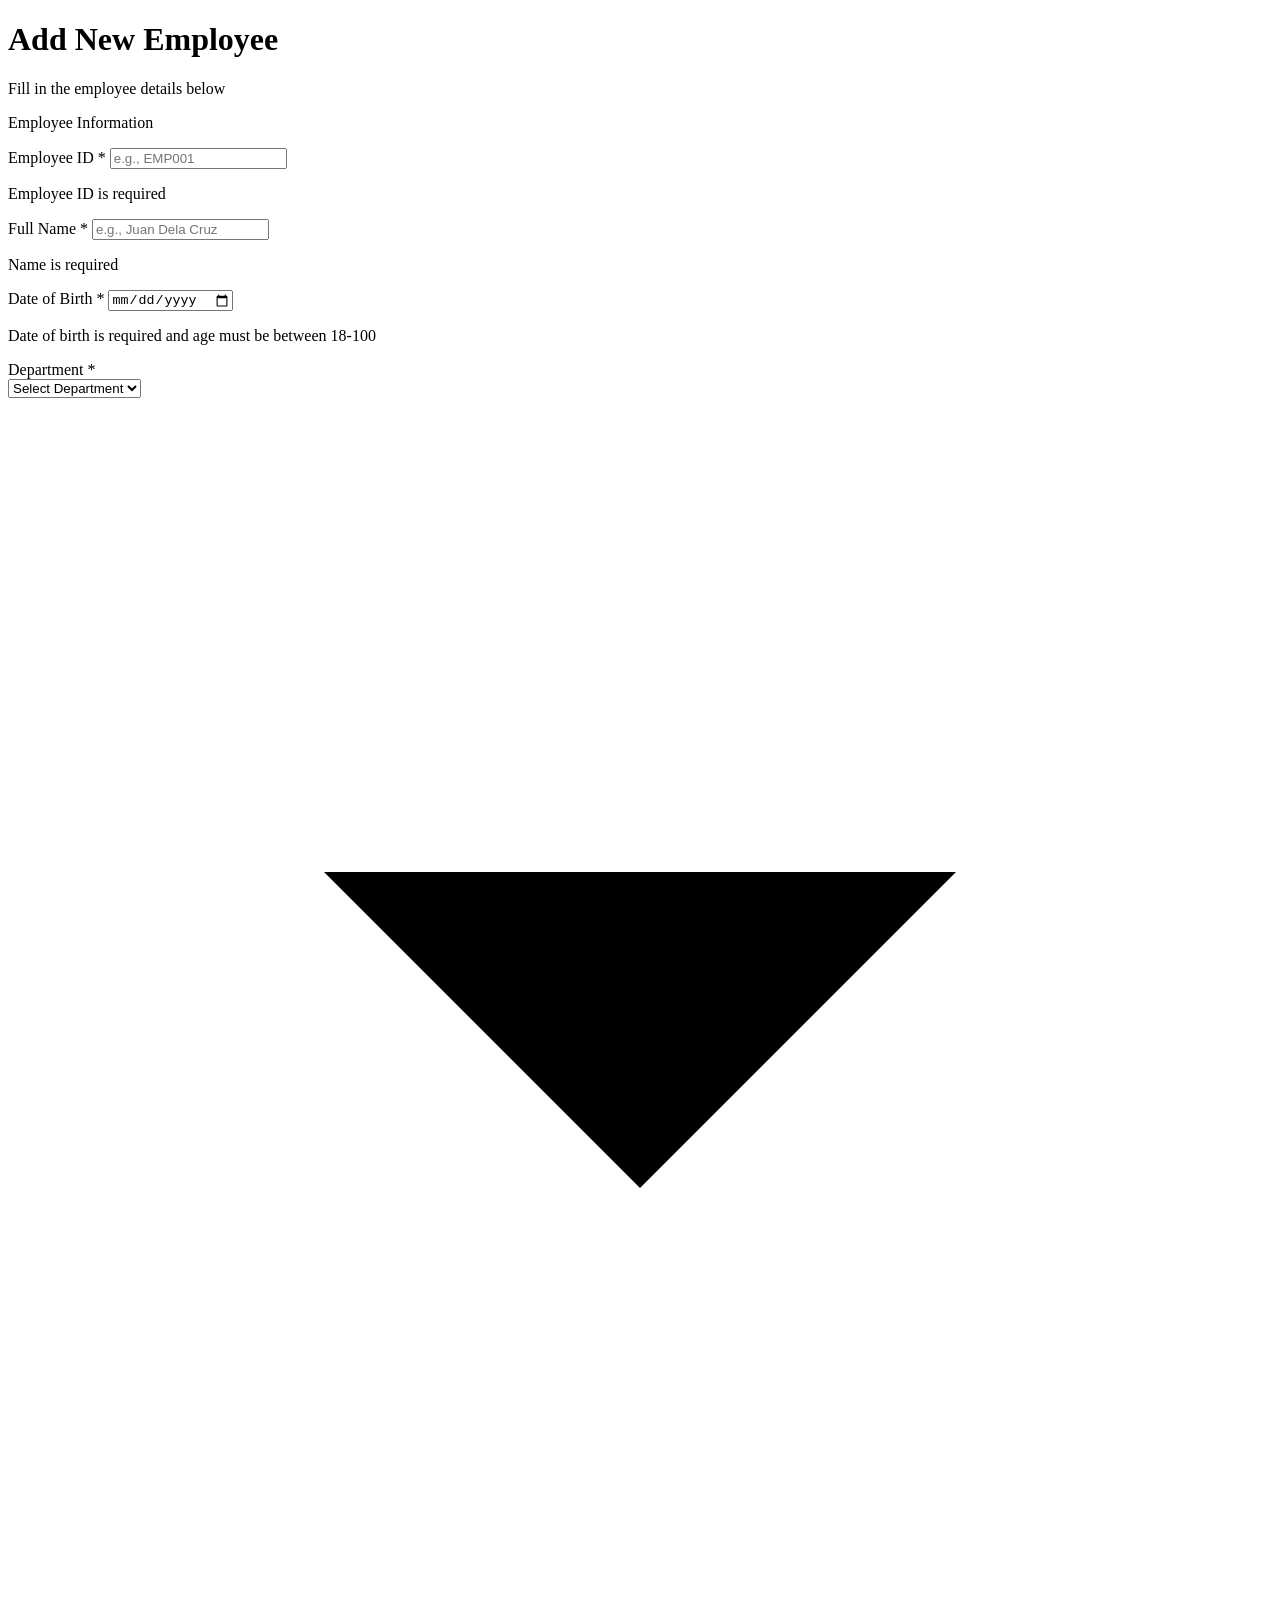
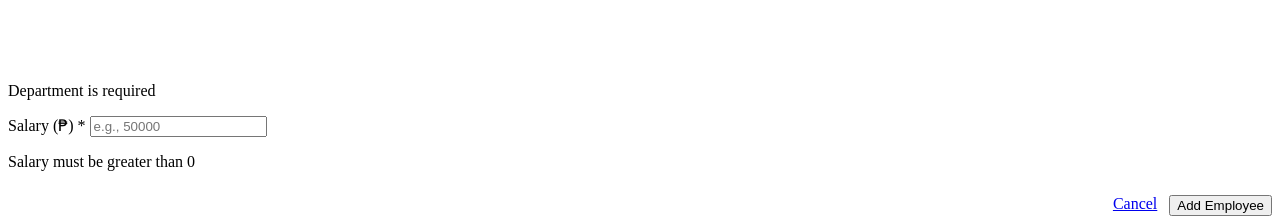
==== app/src/main/resources/static/add-employee.html @ b3c4d63c "Add html files" ====
<!DOCTYPE html>
<html lang="en">
<head>
    <meta charset="UTF-8">
    <meta name="viewport" content="width=device-width, initial-scale=1.0">
    <title>Add Employee — Employee Management System</title>
    <link href="https://fonts.googleapis.com/css2?family=DM+Serif+Display:ital@0;1&family=DM+Sans:wght@300;400;500;600&display=swap" rel="stylesheet">
    <link rel="stylesheet" href="css/style.css">
</head>
<body class="page-body">

<main class="page-main">
    <div class="page-header">
        <h1 class="page-title">Add New Employee</h1>
        <p class="page-subtitle">Fill in the employee details below</p>
    </div>

    <!-- Success/Error Message -->
    <div id="messageContainer"></div>

    <!-- Form -->
    <div class="form-container">
        <form id="employeeForm">
            <div class="form-section">
                <p class="form-section-title">Employee Information</p>

                <div class="field-group">
                    <label for="employeeId">Employee ID <span>*</span></label>
                    <input type="text" id="employeeId" class="field-input" 
                           placeholder="e.g., EMP001" required>
                    <p class="field-error" id="employeeIdError">Employee ID is required</p>
                </div>

                <div class="field-group">
                    <label for="name">Full Name <span>*</span></label>
                    <input type="text" id="name" class="field-input" 
                           placeholder="e.g., Juan Dela Cruz" required>
                    <p class="field-error" id="nameError">Name is required</p>
                </div>

                <div class="field-group">
                    <label for="dateOfBirth">Date of Birth <span>*</span></label>
                    <input type="date" id="dateOfBirth" class="field-input" required>
                    <p class="field-error" id="dateOfBirthError">Date of birth is required and age must be between 18-100</p>
                </div>

                <div class="field-group">
                    <label for="department">Department <span>*</span></label>
                    <div class="field-select-wrap">
                        <select id="department" class="field-select" required>
                            <option value="">Select Department</option>
                            <option value="IT">IT</option>
                            <option value="HR">HR</option>
                            <option value="Finance">Finance</option>
                            <option value="Marketing">Marketing</option>
                            <option value="Sales">Sales</option>
                            <option value="Operations">Operations</option>
                            <option value="Engineering">Engineering</option>
                        </select>
                        <svg viewBox="0 0 24 24" stroke-width="2" stroke-linecap="round" stroke-linejoin="round">
                            <polyline points="6 9 12 15 18 9"/>
                        </svg>
                    </div>
                    <p class="field-error" id="departmentError">Department is required</p>
                </div>

                <div class="field-group">
                    <label for="salary">Salary (₱) <span>*</span></label>
                    <input type="number" id="salary" class="field-input" 
                           placeholder="e.g., 50000" step="0.01" min="0" required>
                    <p class="field-error" id="salaryError">Salary must be greater than 0</p>
                </div>
            </div>

            <div style="display: flex; gap: 0.75rem; justify-content: flex-end; margin-top: 1.5rem;">
                <a href="index.html" class="btn-action btn-action--secondary">Cancel</a>
                <button type="submit" class="btn-action btn-action--primary" id="submitBtn">
                    <span id="submitText">Add Employee</span>
                    <div class="spinner" id="spinner" style="display: none; width: 14px; height: 14px; border-width: 2px;"></div>
                </button>
            </div>
        </form>
    </div>
</main>

<script src="js/add-employee.js"></script>
</body>
</html>
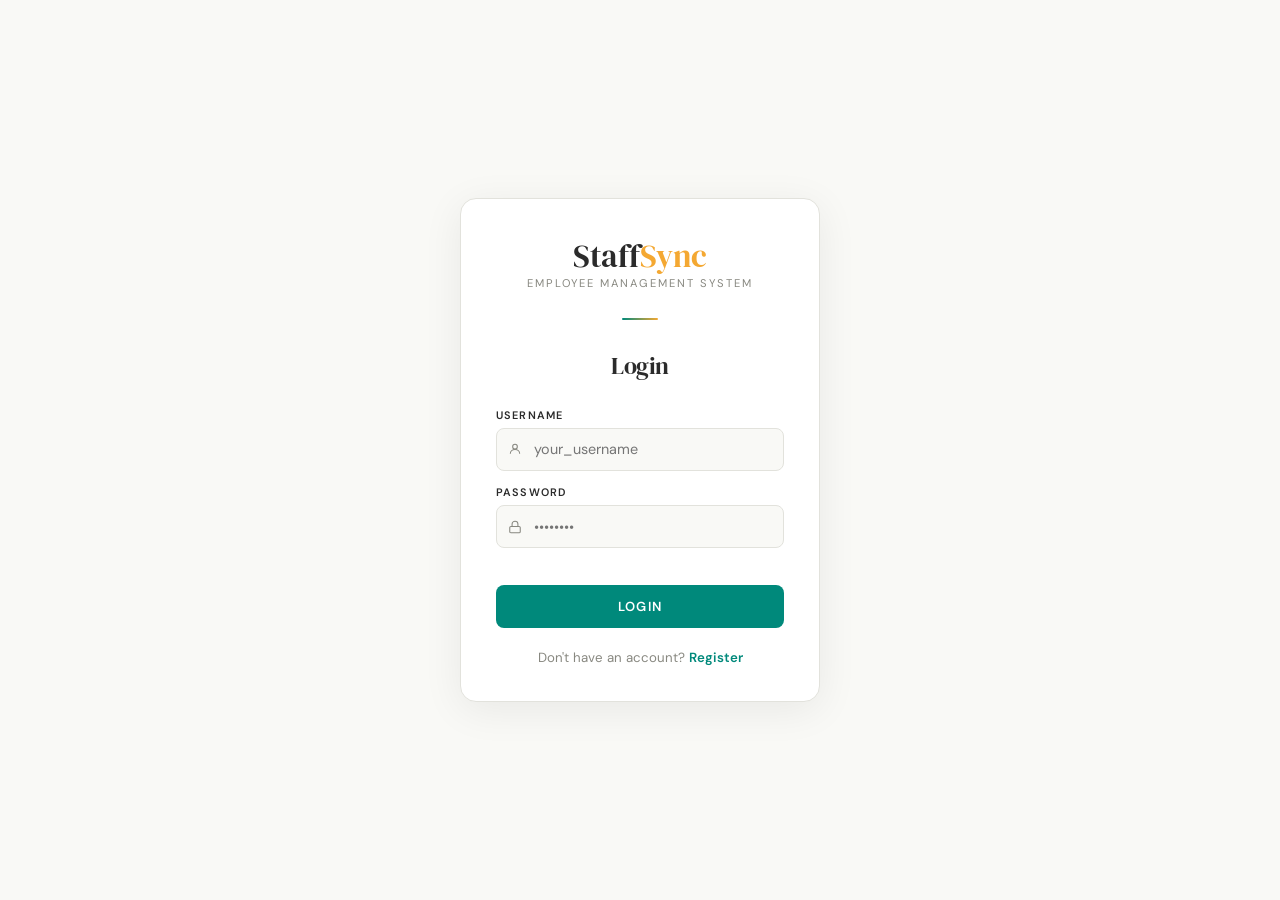
==== commit 1716d036: "Implement User login and signup" ====
--- a/app/src/main/resources/static/add-employee.html
+++ b/app/src/main/resources/static/add-employee.html
@@ -6,8 +6,133 @@
     <title>Add Employee — Employee Management System</title>
     <link href="https://fonts.googleapis.com/css2?family=DM+Serif+Display:ital@0;1&family=DM+Sans:wght@300;400;500;600&display=swap" rel="stylesheet">
     <link rel="stylesheet" href="css/style.css">
+    <style>
+        .navbar-logo-accent { color: var(--teal); }
+
+        .form-container {
+            background: var(--surface);
+            border: 1.5px solid var(--border);
+            border-radius: 14px;
+            padding: 2rem;
+            max-width: 560px;
+        }
+        .form-section-title {
+            font-size: 0.68rem;
+            font-weight: 600;
+            letter-spacing: 0.1em;
+            text-transform: uppercase;
+            color: var(--muted);
+            margin-bottom: 1.25rem;
+            padding-bottom: 0.5rem;
+            border-bottom: 1.5px solid var(--border);
+        }
+        .field-group { margin-bottom: 1rem; }
+        .field-group label {
+            display: block;
+            font-size: 0.68rem;
+            font-weight: 600;
+            letter-spacing: 0.08em;
+            text-transform: uppercase;
+            color: var(--charcoal);
+            margin-bottom: 0.38rem;
+        }
+        .field-group label span { color: var(--error); }
+        .field-input {
+            width: 100%;
+            padding: 0.7rem 0.9rem;
+            font-family: 'DM Sans', sans-serif;
+            font-size: 0.9rem;
+            color: var(--charcoal);
+            background: var(--offwhite);
+            border: 1.5px solid var(--border);
+            border-radius: 8px;
+            outline: none;
+            transition: border-color 0.2s, box-shadow 0.2s;
+        }
+        .field-input:focus {
+            border-color: var(--teal);
+            box-shadow: 0 0 0 3px var(--teal-glow);
+            background: var(--surface);
+        }
+        .field-input.error { border-color: var(--error); }
+
+        .field-select-wrap { position: relative; }
+        .field-select-wrap svg {
+            position: absolute; right: 10px; top: 50%;
+            transform: translateY(-50%);
+            width: 14px; height: 14px;
+            stroke: var(--muted); fill: none;
+            pointer-events: none;
+        }
+        .field-select {
+            width: 100%;
+            appearance: none;
+            padding: 0.7rem 2.2rem 0.7rem 0.9rem;
+            font-family: 'DM Sans', sans-serif;
+            font-size: 0.9rem;
+            color: var(--charcoal);
+            background: var(--offwhite);
+            border: 1.5px solid var(--border);
+            border-radius: 8px;
+            outline: none;
+            cursor: pointer;
+            transition: border-color 0.2s, box-shadow 0.2s;
+        }
+        .field-select:focus {
+            border-color: var(--teal);
+            box-shadow: 0 0 0 3px var(--teal-glow);
+        }
+        .field-select.error { border-color: var(--error); }
+
+        .field-error {
+            font-size: 0.75rem;
+            color: var(--error);
+            margin-top: 0.3rem;
+            display: none;
+        }
+        .field-error.visible { display: block; }
+
+        .message-banner {
+            display: flex; align-items: center; gap: 0.6rem;
+            padding: 0.75rem 1rem;
+            border-radius: 8px;
+            font-size: 0.85rem;
+            font-weight: 500;
+            margin-bottom: 1.25rem;
+        }
+        .message-banner svg { width: 16px; height: 16px; flex-shrink: 0; }
+        .message-banner--success {
+            background: rgba(46,125,82,0.1);
+            color: var(--success);
+            border: 1.5px solid rgba(46,125,82,0.25);
+        }
+        .message-banner--error {
+            background: rgba(192,57,43,0.08);
+            color: var(--error);
+            border: 1.5px solid rgba(192,57,43,0.2);
+        }
+
+        .spinner {
+            display: inline-block;
+            border: 2px solid rgba(255,255,255,0.3);
+            border-top-color: #fff;
+            border-radius: 50%;
+            animation: spin 0.7s linear infinite;
+        }
+        @keyframes spin { to { transform: rotate(360deg); } }
+
+        .btn-action--secondary {
+            background: var(--offwhite);
+            color: var(--charcoal);
+            border: 1.5px solid var(--border);
+            text-decoration: none;
+        }
+        .btn-action--secondary:hover { border-color: var(--teal); color: var(--teal); }
+    </style>
 </head>
 <body class="page-body">
+
+<!-- Navbar injected by navbar.js -->
 
 <main class="page-main">
     <div class="page-header">
@@ -15,10 +140,8 @@
         <p class="page-subtitle">Fill in the employee details below</p>
     </div>
 
-    <!-- Success/Error Message -->
     <div id="messageContainer"></div>
 
-    <!-- Form -->
     <div class="form-container">
         <form id="employeeForm">
             <div class="form-section">
@@ -26,22 +149,20 @@
 
                 <div class="field-group">
                     <label for="employeeId">Employee ID <span>*</span></label>
-                    <input type="text" id="employeeId" class="field-input" 
-                           placeholder="e.g., EMP001" required>
+                    <input type="text" id="employeeId" class="field-input" placeholder="e.g., EMP001" required>
                     <p class="field-error" id="employeeIdError">Employee ID is required</p>
                 </div>
 
                 <div class="field-group">
                     <label for="name">Full Name <span>*</span></label>
-                    <input type="text" id="name" class="field-input" 
-                           placeholder="e.g., Juan Dela Cruz" required>
+                    <input type="text" id="name" class="field-input" placeholder="e.g., Juan Dela Cruz" required>
                     <p class="field-error" id="nameError">Name is required</p>
                 </div>
 
                 <div class="field-group">
                     <label for="dateOfBirth">Date of Birth <span>*</span></label>
                     <input type="date" id="dateOfBirth" class="field-input" required>
-                    <p class="field-error" id="dateOfBirthError">Date of birth is required and age must be between 18-100</p>
+                    <p class="field-error" id="dateOfBirthError">Date of birth is required and age must be between 18–100</p>
                 </div>
 
                 <div class="field-group">
@@ -66,23 +187,23 @@
 
                 <div class="field-group">
                     <label for="salary">Salary (₱) <span>*</span></label>
-                    <input type="number" id="salary" class="field-input" 
-                           placeholder="e.g., 50000" step="0.01" min="0" required>
+                    <input type="number" id="salary" class="field-input" placeholder="e.g., 50000" step="0.01" min="0" required>
                     <p class="field-error" id="salaryError">Salary must be greater than 0</p>
                 </div>
             </div>
 
-            <div style="display: flex; gap: 0.75rem; justify-content: flex-end; margin-top: 1.5rem;">
+            <div style="display:flex;gap:.75rem;justify-content:flex-end;margin-top:1.5rem">
                 <a href="index.html" class="btn-action btn-action--secondary">Cancel</a>
                 <button type="submit" class="btn-action btn-action--primary" id="submitBtn">
                     <span id="submitText">Add Employee</span>
-                    <div class="spinner" id="spinner" style="display: none; width: 14px; height: 14px; border-width: 2px;"></div>
+                    <div class="spinner" id="spinner" style="display:none;width:14px;height:14px;border-width:2px"></div>
                 </button>
             </div>
         </form>
     </div>
 </main>
 
+<script src="js/navbar.js"></script>
 <script src="js/add-employee.js"></script>
 </body>
 </html>
--- a/app/src/main/resources/static/css/style.css
+++ b/app/src/main/resources/static/css/style.css
@@ -0,0 +1,1356 @@
+/* ============================================================
+   Booktopia — Global Styles
+   Fonts: DM Serif Display + DM Sans (load via Google Fonts)
+   ============================================================ */
+
+/* --- Variables --- */
+:root {
+  --charcoal:   #2B2B2B;
+  --teal:       #00897B;
+  --teal-dark:  #006B61;
+  --teal-glow:  rgba(0,137,123,0.15);
+  --offwhite:   #F9F9F6;
+  --amber:      #F4A832;
+  --amber-dark: #d4891a;
+  --amber-glow: rgba(244,168,50,0.18);
+  --muted:      #888880;
+  --border:     #E2E2DC;
+  --surface:    #FFFFFF;
+  --error:      #c0392b;
+  --success:    #2e7d52;
+}
+
+/* --- Reset --- */
+*, *::before, *::after { box-sizing: border-box; margin: 0; padding: 0; }
+
+html, body {
+  font-family: 'DM Sans', sans-serif;
+  background: var(--offwhite);
+  color: var(--charcoal);
+}
+
+/* ============================================================
+   AUTH PAGES (login.html / signup.html)
+   ============================================================ */
+
+.auth-body {
+  display: flex;
+  align-items: center;
+  justify-content: center;
+  min-height: 100vh;
+  padding: 2rem;
+  animation: fadeIn 0.4s ease both;
+}
+
+.auth-card {
+  width: 100%;
+  max-width: 360px;
+  background: var(--surface);
+  border-radius: 16px;
+  border: 1.5px solid var(--border);
+  padding: 2.6rem 2.2rem 2.2rem;
+  box-shadow: 0 8px 40px rgba(0,0,0,0.07);
+  animation: slideUp 0.5s cubic-bezier(.22,1,.36,1) 0.1s both;
+}
+
+.auth-brand { text-align: center; margin-bottom: 1.8rem; }
+
+.auth-brand .logo {
+  font-family: 'DM Serif Display', serif;
+  font-size: 2rem;
+  color: var(--charcoal);
+  letter-spacing: -0.01em;
+  line-height: 1;
+  margin-bottom: 0.2rem;
+}
+
+.auth-brand .logo span { color: var(--amber); }
+
+.auth-brand .tagline {
+  font-size: 0.7rem;
+  color: var(--muted);
+  letter-spacing: 0.18em;
+  text-transform: uppercase;
+}
+
+.auth-divider {
+  width: 36px;
+  height: 2px;
+  background: linear-gradient(90deg, var(--teal), var(--amber));
+  border-radius: 2px;
+  margin: 1.5rem auto 1.8rem;
+}
+
+.auth-divider.auth-divider--reverse {
+  background: linear-gradient(90deg, var(--amber), var(--teal));
+}
+
+.auth-card h1 {
+  font-family: 'DM Serif Display', serif;
+  font-size: 1.5rem;
+  font-weight: 400;
+  text-align: center;
+  color: var(--charcoal);
+  letter-spacing: -0.02em;
+  margin-bottom: 1.6rem;
+}
+
+.field-group { margin-bottom: 0.9rem; }
+
+.field-group label {
+  display: block;
+  font-size: 0.68rem;
+  font-weight: 600;
+  letter-spacing: 0.1em;
+  text-transform: uppercase;
+  color: var(--charcoal);
+  margin-bottom: 0.38rem;
+}
+
+.input-wrap { position: relative; }
+
+.input-wrap svg {
+  position: absolute;
+  left: 12px; top: 50%;
+  transform: translateY(-50%);
+  width: 14px; height: 14px;
+  stroke: var(--muted);
+  fill: none; stroke-width: 1.8;
+  pointer-events: none;
+  transition: stroke 0.2s;
+}
+
+.input-wrap input {
+  width: 100%;
+  padding: 0.72rem 1rem 0.72rem 2.3rem;
+  font-family: 'DM Sans', sans-serif;
+  font-size: 0.9rem;
+  color: var(--charcoal);
+  background: var(--offwhite);
+  border: 1.5px solid var(--border);
+  border-radius: 8px;
+  outline: none;
+  transition: border-color 0.2s, box-shadow 0.2s, background 0.2s;
+}
+
+.input-wrap input:focus {
+  border-color: var(--teal);
+  box-shadow: 0 0 0 3px var(--teal-glow);
+  background: #fff;
+}
+
+.input-wrap:focus-within svg { stroke: var(--teal); }
+
+/* Password strength */
+.strength-bar { display: flex; gap: 4px; margin-top: 6px; }
+
+.strength-seg {
+  flex: 1; height: 3px;
+  border-radius: 2px;
+  background: var(--border);
+  transition: background 0.3s;
+}
+
+.strength-seg.weak   { background: var(--error); }
+.strength-seg.fair   { background: var(--amber); }
+.strength-seg.good   { background: #7ab648; }
+.strength-seg.strong { background: var(--success); }
+
+.strength-label {
+  font-size: 0.68rem;
+  color: var(--muted);
+  margin-top: 4px;
+  min-height: 1em;
+}
+
+/* Primary button — Login / Sign Up */
+.btn-primary {
+  width: 100%;
+  margin-top: 1.4rem;
+  padding: 0.82rem;
+  font-family: 'DM Sans', sans-serif;
+  font-size: 0.82rem;
+  font-weight: 600;
+  letter-spacing: 0.1em;
+  text-transform: uppercase;
+  color: #fff;
+  background: var(--teal);
+  border: none;
+  border-radius: 8px;
+  cursor: pointer;
+  transition: background 0.2s, transform 0.15s, box-shadow 0.2s;
+}
+
+.btn-primary:hover {
+  background: var(--teal-dark);
+  transform: translateY(-1px);
+  box-shadow: 0 6px 18px rgba(0,137,123,0.28);
+}
+
+.btn-primary:active { transform: translateY(0); box-shadow: none; }
+
+.auth-footer { text-align: center; margin-top: 1.3rem; font-size: 0.83rem; color: var(--muted); }
+.auth-footer a { color: var(--teal); font-weight: 600; text-decoration: none; }
+.auth-footer a:hover { text-decoration: underline; }
+
+/* ============================================================
+   NAVBAR
+   ============================================================ */
+
+.navbar {
+  position: sticky;
+  top: 0;
+  z-index: 100;
+  display: flex;
+  align-items: center;
+  justify-content: space-between;
+  gap: 1rem;
+  padding: 0 2rem;
+  height: 64px;
+  background: var(--surface);
+  border-bottom: 1.5px solid var(--border);
+  box-shadow: 0 2px 12px rgba(0,0,0,0.05);
+}
+
+.navbar-brand {
+  display: flex;
+  flex-direction: column;
+  justify-content: center;
+  text-decoration: none;
+  line-height: 1;
+  flex-shrink: 0;
+}
+
+.navbar-logo {
+  font-family: 'DM Serif Display', serif;
+  font-size: 1.45rem;
+  color: var(--charcoal);
+  letter-spacing: -0.01em;
+}
+
+.navbar-logo-accent { color: var(--amber); }
+
+.navbar-tagline {
+  font-size: 0.6rem;
+  color: var(--muted);
+  letter-spacing: 0.16em;
+  text-transform: uppercase;
+  margin-top: 2px;
+}
+
+.navbar-actions {
+  display: flex;
+  align-items: center;
+  gap: 0.5rem;
+}
+
+.nav-btn {
+  display: inline-flex;
+  align-items: center;
+  gap: 0.35rem;
+  padding: 0.45rem 0.9rem;
+  font-family: 'DM Sans', sans-serif;
+  font-size: 0.78rem;
+  font-weight: 600;
+  letter-spacing: 0.04em;
+  border-radius: 7px;
+  border: none;
+  cursor: pointer;
+  text-decoration: none;
+  transition: background 0.18s, color 0.18s, transform 0.12s;
+  white-space: nowrap;
+}
+
+.nav-btn svg {
+  width: 14px;
+  height: 14px;
+  flex-shrink: 0;
+}
+
+.nav-btn--ghost {
+  background: transparent;
+  color: var(--charcoal);
+}
+
+.nav-btn--ghost:hover {
+  background: var(--offwhite);
+  color: var(--teal);
+}
+
+.nav-btn--primary {
+  background: var(--teal);
+  color: #fff;
+}
+
+.nav-btn--primary:hover {
+  background: var(--teal-dark);
+  transform: translateY(-1px);
+}
+
+.nav-btn--logout {
+  background: transparent;
+  color: var(--muted);
+  border: 1.5px solid var(--border);
+}
+
+.nav-btn--logout:hover {
+  border-color: var(--error);
+  color: var(--error);
+  background: rgba(192,57,43,0.06);
+}
+
+.navbar-user {
+  display: flex;
+  align-items: center;
+  gap: 0.6rem;
+  padding-left: 0.6rem;
+  border-left: 1.5px solid var(--border);
+  margin-left: 0.2rem;
+}
+
+.navbar-user-info {
+  display: flex;
+  flex-direction: column;
+  line-height: 1.2;
+}
+
+.navbar-username {
+  font-size: 0.8rem;
+  font-weight: 600;
+  color: var(--charcoal);
+}
+
+.navbar-role {
+  font-size: 0.65rem;
+  color: var(--teal);
+  font-weight: 600;
+  letter-spacing: 0.08em;
+  text-transform: uppercase;
+}
+
+.navbar-hamburger {
+  display: none;
+  flex-direction: column;
+  gap: 5px;
+  background: none;
+  border: none;
+  cursor: pointer;
+  padding: 4px;
+}
+
+.navbar-hamburger span {
+  display: block;
+  width: 22px;
+  height: 2px;
+  background: var(--charcoal);
+  border-radius: 2px;
+  transition: transform 0.2s, opacity 0.2s;
+}
+
+.navbar-hamburger.is-open span:nth-child(1) { transform: translateY(7px) rotate(45deg); }
+.navbar-hamburger.is-open span:nth-child(2) { opacity: 0; }
+.navbar-hamburger.is-open span:nth-child(3) { transform: translateY(-7px) rotate(-45deg); }
+
+@media (max-width: 640px) {
+  .navbar { padding: 0 1rem; }
+
+  .navbar-hamburger { display: flex; }
+
+  .navbar-actions {
+    display: none;
+    position: absolute;
+    top: 64px;
+    left: 0; right: 0;
+    background: var(--surface);
+    border-bottom: 1.5px solid var(--border);
+    flex-direction: column;
+    align-items: flex-start;
+    gap: 0.25rem;
+    padding: 0.75rem 1rem 1rem;
+    box-shadow: 0 4px 16px rgba(0,0,0,0.08);
+  }
+
+  .navbar-actions--open { display: flex; }
+
+  .navbar-user { border-left: none; padding-left: 0; flex-wrap: wrap; }
+
+  .nav-btn { width: 100%; }
+}
+
+/* ============================================================
+   CATALOG PAGE
+   ============================================================ */
+
+.catalog-body {
+  display: block;
+  background: var(--offwhite);
+  padding: 0;
+}
+
+.catalog-main {
+  padding-top: 2rem;
+}
+
+.catalog-body h1 {
+  font-family: 'DM Serif Display', serif;
+  text-align: center;
+  margin: 20px 0;
+  color: var(--charcoal);
+}
+
+.top-links {
+  text-align: center;
+  margin-bottom: 20px;
+}
+
+.top-links a {
+  margin: 0 15px;
+  text-decoration: none;
+  color: #fff;
+  background-color: var(--teal);
+  padding: 8px 16px;
+  border-radius: 5px;
+  transition: background 0.2s;
+}
+
+.top-links a:hover { background-color: var(--teal-dark); }
+
+/* Book cards */
+#bookList {
+  display: grid;
+  grid-template-columns: repeat(5, 1fr);
+  gap: 1.25rem;
+  max-width: 1200px;
+  margin: 0 auto;
+  padding: 0 20px;
+}
+
+@media (max-width: 1024px) {
+  #bookList { grid-template-columns: repeat(3, 1fr); }
+}
+
+@media (max-width: 640px) {
+  #bookList { grid-template-columns: repeat(2, 1fr); }
+}
+
+.book {
+  background: var(--surface);
+  border-radius: 10px;
+  box-shadow: 0 4px 12px rgba(0,0,0,0.08);
+  padding: 15px;
+  text-align: center;
+  transition: transform 0.2s;
+  display: flex;
+  flex-direction: column;
+  align-items: center;
+}
+
+.book:hover { transform: translateY(-5px); }
+
+.book img {
+  width: 150px;
+  height: 150px;
+  object-fit: cover;
+  border-radius: 5px;
+}
+
+.book h3 { margin: 10px 0 5px; font-size: 1.1rem; color: var(--charcoal); }
+.book p  { font-size: 0.9rem; color: var(--muted); }
+
+.book-actions {
+  margin-top: auto;
+  padding-top: 10px;
+  width: 100%;
+  display: flex;
+  flex-direction: column;
+  align-items: center;
+  gap: 6px;
+}
+
+/* View Book — white bg, border */
+.btn-view-book {
+  width: 100%;
+  padding: 7px 12px;
+  border: 1.5px solid var(--border);
+  border-radius: 5px;
+  background: var(--offwhite);
+  color: var(--charcoal);
+  font-family: 'DM Sans', sans-serif;
+  font-weight: 600;
+  font-size: 0.82rem;
+  cursor: pointer;
+  transition: border-color 0.2s, color 0.2s;
+}
+
+.btn-view-book:hover {
+  border-color: var(--teal);
+  color: var(--teal);
+}
+
+/* Add to Cart + Buy Now side by side */
+.book-action-row {
+  display: flex;
+  gap: 6px;
+  width: 100%;
+}
+
+.book-action-row button {
+  flex: 1;
+  padding: 7px 6px;
+  border: none;
+  border-radius: 5px;
+  font-family: 'DM Sans', sans-serif;
+  font-weight: bold;
+  font-size: 0.72rem;
+  cursor: pointer;
+  transition: background 0.2s;
+}
+
+/* Add to Cart — teal */
+.book-action-row button:first-of-type {
+  background: var(--teal);
+  color: #fff;
+}
+.book-action-row button:first-of-type:hover { background: var(--teal-dark); }
+
+/* Buy Now — amber */
+.book-action-row button:last-of-type {
+  background: var(--amber);
+  color: #fff;
+}
+.book-action-row button:last-of-type:hover { background: var(--amber-dark); }
+
+/* Locked state for unauthenticated users */
+.btn-locked {
+  opacity: 0.38;
+  cursor: not-allowed;
+  color: var(--muted) !important;
+  background: var(--offwhite) !important;
+  border: 1.5px solid var(--border) !important;
+  pointer-events: auto;
+}
+
+/* Category badges */
+.category-badges {
+  display: flex;
+  flex-wrap: wrap;
+  justify-content: center;
+  gap: 4px;
+  margin: 6px 0 10px;
+}
+
+.category-badge {
+  font-size: 0.68rem;
+  padding: 2px 8px;
+  border-radius: 20px;
+  background: var(--offwhite);
+  border: 1px solid var(--border);
+  color: var(--muted);
+}
+
+/* Pagination */
+.pagination { text-align: center; margin: 20px 0; }
+
+.pagination button {
+  margin: 0 5px;
+  padding: 6px 10px;
+  border: none;
+  border-radius: 5px;
+  cursor: pointer;
+  background: #f0f0f0;
+  font-weight: bold;
+  transition: background 0.2s;
+}
+
+.pagination button:hover { background: #ddd; }
+.pagination .active-page  { background: var(--teal); color: #fff; }
+
+/* Qty selector */
+.qty-selector { display: flex; align-items: center; gap: 5px; margin-top: 5px; }
+
+.qty-selector button {
+  width: 30px; height: 30px;
+  font-size: 18px; font-weight: bold;
+  cursor: pointer;
+  background: #f0f0f0;
+  border: 1px solid var(--border);
+  border-radius: 4px;
+}
+
+.qty-selector input {
+  width: 50px;
+  text-align: center;
+  font-size: 16px;
+  border: 1px solid var(--border);
+  border-radius: 4px;
+  padding: 4px;
+}
+
+/* Cart item */
+.cart-item {
+  display: flex;
+  align-items: center;
+  margin: 10px 0;
+  padding: 10px;
+  border-bottom: 1px solid var(--border);
+}
+
+.cart-item img { width: 80px; height: 100px; object-fit: cover; margin-right: 15px; }
+.cart-info h3  { margin: 0; font-size: 18px; }
+.cart-info p   { margin: 5px 0; }
+
+/* ============================================================
+   MODAL
+   ============================================================ */
+
+.modal-overlay {
+  position: fixed;
+  inset: 0;
+  background: rgba(0,0,0,0.5);
+  display: flex;
+  justify-content: center;
+  align-items: center;
+  z-index: 999;
+}
+
+.modal {
+  background: var(--surface);
+  padding: 25px;
+  width: 350px;
+  border-radius: 10px;
+  box-shadow: 0 8px 20px rgba(0,0,0,0.25);
+  text-align: center;
+}
+
+.modal img    { width: 120px; height: 120px; object-fit: cover; margin-bottom: 10px; }
+.modal h2     { margin-bottom: 15px; color: var(--teal); font-family: 'DM Serif Display', serif; }
+.modal label  { font-weight: bold; margin-top: 10px; display: block; text-align: left; }
+
+.modal select,
+.modal input {
+  width: 90%;
+  padding: 5px;
+  margin: 5px 0 10px;
+  border-radius: 5px;
+  border: 1px solid var(--border);
+}
+
+.modal button {
+  margin: 5px;
+  padding: 8px 15px;
+  border: none;
+  border-radius: 5px;
+  cursor: pointer;
+  font-weight: bold;
+  transition: background 0.2s;
+}
+
+.modal button:first-of-type { background: var(--teal); color: #fff; }
+.modal button:first-of-type:hover { background: var(--teal-dark); }
+.modal button:last-of-type  { background: #f0f0f0; color: var(--charcoal); }
+.modal button:last-of-type:hover  { background: #e0e0e0; }
+
+/* Named button classes always override the generic first/last-of-type rules */
+.modal .modal-btn-amber,
+.modal .modal-btn-amber:first-of-type,
+.modal .modal-btn-amber:last-of-type { background: var(--amber) !important; color: #fff !important; border: none !important; }
+.modal .modal-btn-amber:hover,
+.modal .modal-btn-amber:first-of-type:hover,
+.modal .modal-btn-amber:last-of-type:hover { background: var(--amber-dark) !important; }
+
+.modal .modal-btn-teal,
+.modal .modal-btn-teal:first-of-type,
+.modal .modal-btn-teal:last-of-type { background: var(--teal) !important; color: #fff !important; border: none !important; }
+.modal .modal-btn-teal:hover,
+.modal .modal-btn-teal:first-of-type:hover,
+.modal .modal-btn-teal:last-of-type:hover { background: var(--teal-dark) !important; }
+
+.modal .modal-btn-ghost,
+.modal .modal-btn-ghost:first-of-type,
+.modal .modal-btn-ghost:last-of-type { background: transparent !important; color: var(--charcoal) !important; border: 1.5px solid var(--border) !important; }
+.modal .modal-btn-ghost:hover,
+.modal .modal-btn-ghost:first-of-type:hover,
+.modal .modal-btn-ghost:last-of-type:hover { background: transparent !important; border-color: var(--teal) !important; color: var(--teal) !important; }
+
+.modal-lock-icon {
+  display: flex;
+  justify-content: center;
+  margin-bottom: 0.75rem;
+  color: var(--muted);
+}
+
+/* Book detail modal */
+.modal--book {
+  max-width: 620px;
+  width: 92vw;
+  padding: 2rem;
+  position: relative;
+  text-align: left;
+}
+
+.modal-close {
+  position: absolute;
+  top: 14px;
+  right: 16px;
+  background: none;
+  border: none;
+  font-size: 1.1rem;
+  color: var(--muted);
+  cursor: pointer;
+  line-height: 1;
+  padding: 4px 6px;
+  border-radius: 4px;
+  transition: color 0.15s, background 0.15s;
+  margin: 0;
+}
+
+.modal-close:hover {
+  color: var(--charcoal);
+  background: var(--offwhite);
+}
+
+.modal-book-layout {
+  display: flex;
+  gap: 1.5rem;
+  align-items: flex-start;
+}
+
+.modal-book-cover img {
+  width: 130px;
+  border-radius: 8px;
+  object-fit: cover;
+  box-shadow: 0 4px 14px rgba(0,0,0,0.12);
+  height: auto;
+}
+
+.modal-book-info { flex: 1; }
+
+.modal-book-title {
+  font-family: 'DM Serif Display', serif;
+  font-size: 1.35rem;
+  margin: 0 0 0.3rem;
+  color: var(--charcoal);
+}
+
+.modal-book-author {
+  color: var(--muted);
+  font-size: 0.9rem;
+  margin: 0 0 0.5rem;
+}
+
+.modal-book-price {
+  font-weight: 600;
+  font-size: 1.1rem;
+  color: var(--teal);
+  margin: 0 0 0.6rem;
+}
+
+.modal-book-desc {
+  font-size: 0.88rem;
+  color: var(--charcoal);
+  line-height: 1.6;
+  margin-top: 0.75rem;
+}
+
+.modal-loading {
+  padding: 2rem;
+  text-align: center;
+  color: var(--muted);
+  font-size: 0.9rem;
+}
+
+@media (max-width: 480px) {
+  .modal-book-layout { flex-direction: column; }
+  .modal-book-cover img { width: 100%; max-width: 200px; }
+}
+
+/* ============================================================
+   SHARED PAGE LAYOUT (cart.html / orders.html)
+   ============================================================ */
+
+body.page-body {
+  display: block;
+  padding: 0;
+  animation: fadeIn 0.4s ease both;
+}
+
+.page-main {
+  max-width: 1000px;
+  margin: 0 auto;
+  padding: 2.5rem 1.5rem 4rem;
+}
+
+.page-header { margin-bottom: 2rem; }
+
+.page-title {
+  font-family: 'DM Serif Display', serif;
+  font-size: 2rem;
+  font-weight: 400;
+  color: var(--charcoal);
+  letter-spacing: -0.02em;
+}
+
+.page-subtitle {
+  font-size: 0.85rem;
+  color: var(--muted);
+  margin-top: 0.3rem;
+}
+
+/* User select control */
+.page-controls { margin-bottom: 1.8rem; }
+
+.select-wrap {
+  display: inline-flex;
+  flex-direction: column;
+  gap: 0.35rem;
+}
+
+.select-label {
+  font-size: 0.68rem;
+  font-weight: 600;
+  letter-spacing: 0.1em;
+  text-transform: uppercase;
+  color: var(--charcoal);
+}
+
+.select-field-wrap {
+  position: relative;
+  display: inline-flex;
+  align-items: center;
+}
+
+.select-field-wrap > svg:first-child {
+  position: absolute;
+  left: 10px;
+  width: 14px; height: 14px;
+  stroke: var(--muted);
+  fill: none;
+  pointer-events: none;
+}
+
+.select-field-wrap select {
+  appearance: none;
+  padding: 0.6rem 2.4rem 0.6rem 2.2rem;
+  font-family: 'DM Sans', sans-serif;
+  font-size: 0.88rem;
+  color: var(--charcoal);
+  background: var(--surface);
+  border: 1.5px solid var(--border);
+  border-radius: 8px;
+  outline: none;
+  cursor: pointer;
+  min-width: 220px;
+  transition: border-color 0.2s, box-shadow 0.2s;
+}
+
+.select-field-wrap select:focus {
+  border-color: var(--teal);
+  box-shadow: 0 0 0 3px var(--teal-glow);
+}
+
+.select-chevron {
+  position: absolute;
+  right: 9px;
+  width: 14px; height: 14px;
+  stroke: var(--muted);
+  fill: none;
+  pointer-events: none;
+}
+
+/* Data container */
+.data-container {
+  background: var(--surface);
+  border: 1.5px solid var(--border);
+  border-radius: 12px;
+  overflow: hidden;
+  min-height: 200px;
+}
+
+/* Empty state */
+.empty-state {
+  display: flex;
+  flex-direction: column;
+  align-items: center;
+  justify-content: center;
+  gap: 0.75rem;
+  padding: 4rem 2rem;
+  color: var(--muted);
+}
+
+.empty-state svg { width: 40px; height: 40px; stroke: var(--border); }
+.empty-state p   { font-size: 0.9rem; }
+
+/* Loading */
+.table-loading {
+  padding: 3rem;
+  text-align: center;
+  color: var(--muted);
+  font-size: 0.88rem;
+}
+
+/* Table */
+.table-wrap { overflow-x: auto; }
+
+.data-table {
+  width: 100%;
+  border-collapse: collapse;
+  font-size: 0.88rem;
+}
+
+.data-table thead tr {
+  background: var(--offwhite);
+  border-bottom: 1.5px solid var(--border);
+}
+
+.data-table th {
+  padding: 0.75rem 1rem;
+  font-size: 0.68rem;
+  font-weight: 600;
+  letter-spacing: 0.08em;
+  text-transform: uppercase;
+  color: var(--muted);
+  text-align: left;
+  white-space: nowrap;
+}
+
+.data-table td {
+  padding: 0.85rem 1rem;
+  border-bottom: 1px solid var(--border);
+  color: var(--charcoal);
+  vertical-align: middle;
+}
+
+.data-table tbody tr:last-child td { border-bottom: none; }
+.data-table tbody tr:hover { background: #fafafa; }
+
+.td-check   { width: 40px; text-align: center; }
+.td-center  { text-align: center; }
+.td-price   { font-variant-numeric: tabular-nums; white-space: nowrap; }
+.td-bold    { font-weight: 600; }
+.td-title   { font-weight: 500; }
+.td-actions { white-space: nowrap; }
+
+/* Checkbox */
+.table-checkbox {
+  width: 15px; height: 15px;
+  accent-color: var(--teal);
+  cursor: pointer;
+}
+
+/* Table buttons */
+.tbl-btn {
+  display: inline-flex;
+  align-items: center;
+  padding: 0.32rem 0.7rem;
+  font-family: 'DM Sans', sans-serif;
+  font-size: 0.75rem;
+  font-weight: 600;
+  border-radius: 5px;
+  border: 1.5px solid transparent;
+  cursor: pointer;
+  transition: all 0.15s;
+  margin-right: 4px;
+}
+
+.tbl-btn--ghost {
+  background: transparent;
+  border-color: var(--border);
+  color: var(--charcoal);
+}
+
+.tbl-btn--ghost:hover {
+  border-color: var(--teal);
+  color: var(--teal);
+  background: var(--teal-glow);
+}
+
+.tbl-btn--danger {
+  background: transparent;
+  border-color: var(--border);
+  color: var(--muted);
+}
+
+.tbl-btn--danger:hover {
+  border-color: var(--error);
+  color: var(--error);
+  background: rgba(192,57,43,0.06);
+}
+
+/* Page footer actions */
+.page-footer-actions {
+  margin-top: 1.2rem;
+  display: flex;
+  justify-content: flex-end;
+}
+
+.btn-action {
+  display: inline-flex;
+  align-items: center;
+  gap: 0.5rem;
+  padding: 0.72rem 1.4rem;
+  font-family: 'DM Sans', sans-serif;
+  font-size: 0.82rem;
+  font-weight: 600;
+  letter-spacing: 0.06em;
+  border-radius: 8px;
+  border: none;
+  cursor: pointer;
+  transition: background 0.2s, transform 0.15s, box-shadow 0.2s;
+}
+
+.btn-action svg { width: 15px; height: 15px; }
+
+.btn-action--primary {
+  background: var(--teal);
+  color: #fff;
+}
+
+.btn-action--primary:hover {
+  background: var(--teal-dark);
+  transform: translateY(-1px);
+  box-shadow: 0 6px 18px rgba(0,137,123,0.28);
+}
+
+.btn-action--primary:disabled {
+  opacity: 0.6;
+  cursor: not-allowed;
+  transform: none;
+  box-shadow: none;
+}
+
+/* Order cards */
+.order-card { border-bottom: 1.5px solid var(--border); }
+.order-card:last-child { border-bottom: none; }
+
+.order-card-header {
+  display: flex;
+  align-items: center;
+  justify-content: space-between;
+  padding: 1rem 1.2rem 0.6rem;
+  gap: 1rem;
+  flex-wrap: wrap;
+}
+
+.order-card-meta {
+  display: flex;
+  align-items: baseline;
+  gap: 0.8rem;
+}
+
+.order-id {
+  font-family: 'DM Serif Display', serif;
+  font-size: 1.05rem;
+  color: var(--charcoal);
+}
+
+.order-date {
+  font-size: 0.78rem;
+  color: var(--muted);
+}
+
+/* Status badge */
+.status-badge {
+  display: inline-block;
+  padding: 0.28rem 0.75rem;
+  font-size: 0.68rem;
+  font-weight: 700;
+  letter-spacing: 0.1em;
+  text-transform: uppercase;
+  border-radius: 20px;
+}
+
+.status--pending   { background: rgba(244,168,50,0.15); color: #b87b00; }
+.status--completed { background: rgba(46,125,82,0.12);  color: var(--success); }
+.status--cancelled { background: rgba(192,57,43,0.1);   color: var(--error); }
+
+.modal-book-actions {
+  margin-top: 1.2rem;
+  border-top: 1.5px solid var(--border);
+  padding-top: 1rem;
+}
+
+.modal-action-row {
+  display: flex;
+  gap: 8px;
+}
+
+.modal-expand {
+  display: flex;
+  flex-direction: column;
+  gap: 0.6rem;
+}
+
+.modal-expand-row {
+  display: flex;
+  align-items: center;
+  justify-content: space-between;
+  font-size: 0.88rem;
+}
+
+.modal-expand-row label {
+  font-weight: 600;
+  font-size: 0.75rem;
+  letter-spacing: 0.06em;
+  text-transform: uppercase;
+  color: var(--muted);
+}
+
+.modal-expand-row input {
+  width: 70px;
+  padding: 4px 8px;
+  text-align: center;
+  border: 1.5px solid var(--border);
+  border-radius: 6px;
+  font-size: 0.88rem;
+  outline: none;
+}
+
+.modal-expand-row input:focus {
+  border-color: var(--teal);
+  box-shadow: 0 0 0 3px var(--teal-glow);
+}
+
+.modal-expand-row strong {
+  font-size: 1rem;
+  color: var(--teal);
+}
+
+.modal-btn-teal {
+  flex: 1;
+  padding: 8px 12px;
+  background: var(--teal);
+  color: #fff;
+  border: none;
+  border-radius: 5px;
+  font-weight: 600;
+  font-size: 0.82rem;
+  cursor: pointer;
+  transition: background 0.2s;
+}
+.modal-btn-teal:hover { background: var(--teal-dark); }
+
+.modal-btn-amber {
+  flex: 1;
+  padding: 8px 12px;
+  background: var(--amber);
+  color: #fff;
+  border: none;
+  border-radius: 5px;
+  font-weight: 600;
+  font-size: 0.82rem;
+  cursor: pointer;
+  transition: background 0.2s;
+}
+.modal-btn-amber:hover { background: var(--amber-dark); }
+
+.modal-btn-ghost {
+  flex: 1;
+  padding: 8px 12px;
+  background: transparent;
+  color: var(--charcoal);
+  border: 1.5px solid var(--border);
+  border-radius: 5px;
+  font-weight: 600;
+  font-size: 0.82rem;
+  cursor: pointer;
+  transition: border-color 0.2s, color 0.2s;
+}
+.modal-btn-ghost:hover { border-color: var(--teal); color: var(--teal); }
+
+.modal--success {
+  text-align: center;
+  padding: 2rem;
+}
+
+.success-icon {
+  display: flex;
+  justify-content: center;
+  margin-bottom: 1rem;
+  color: var(--success);
+}
+
+.modal--success h2 {
+  font-family: 'DM Serif Display', serif;
+  color: var(--charcoal);
+  margin-bottom: 0.5rem;
+}
+
+.modal--success p {
+  color: var(--muted);
+  font-size: 0.9rem;
+  margin-bottom: 1.2rem;
+}
+
+/* Toast notification */
+.toast {
+  position: fixed;
+  bottom: 1.5rem;
+  right: 1.5rem;
+  padding: 0.8rem 1.2rem;
+  border-radius: 8px;
+  font-size: 0.85rem;
+  font-weight: 500;
+  color: #fff;
+  opacity: 0;
+  transform: translateY(8px);
+  transition: opacity 0.25s, transform 0.25s;
+  z-index: 9999;
+  max-width: 320px;
+  box-shadow: 0 4px 16px rgba(0,0,0,0.15);
+}
+
+.toast--success { background: var(--success); }
+.toast--error   { background: var(--error); }
+.toast--visible { opacity: 1; transform: translateY(0); }
+
+/* ============================================================
+   Animations
+   ============================================================ */
+
+@keyframes fadeIn  { from { opacity: 0 } to { opacity: 1 } }
+@keyframes slideUp { from { opacity: 0; transform: translateY(16px) } to { opacity: 1; transform: translateY(0) } }
+
+/* ============================================================
+   List / Table view  (shared by catalog & manage-users)
+   ============================================================ */
+
+.list-view { display: block; max-width: 1200px; margin: 0 auto; padding: 0 20px; }
+
+.list-table {
+  width: 100%;
+  border-collapse: collapse;
+  background: var(--surface);
+  border: 1.5px solid var(--border);
+  border-radius: 12px;
+  overflow: hidden;
+}
+
+.list-table thead tr {
+  background: var(--offwhite);
+  border-bottom: 1.5px solid var(--border);
+}
+
+.list-table th {
+  padding: 0.7rem 1rem;
+  font-size: 0.68rem;
+  font-weight: 600;
+  letter-spacing: 0.08em;
+  text-transform: uppercase;
+  color: var(--muted);
+  text-align: left;
+  white-space: nowrap;
+}
+
+.list-table td {
+  padding: 0.75rem 1rem;
+  border-bottom: 1px solid var(--border);
+  color: var(--charcoal);
+  vertical-align: middle;
+  font-size: 0.88rem;
+}
+
+.list-table tbody tr:last-child td { border-bottom: none; }
+.list-table tbody tr:hover { background: #fafafa; }
+
+.list-cover {
+  width: 36px;
+  height: 48px;
+  object-fit: cover;
+  border-radius: 4px;
+  border: 1px solid var(--border);
+  display: block;
+}
+
+.list-title  { font-weight: 600; }
+.list-author { color: var(--muted); font-size: 0.82rem; margin-top: 2px; }
+.list-price  { font-variant-numeric: tabular-nums; white-space: nowrap; font-weight: 500; color: var(--teal); }
+
+.list-actions { display: flex; gap: 4px; flex-wrap: nowrap; }
+
+.list-badge {
+  font-size: 0.65rem;
+  padding: 2px 7px;
+  border-radius: 20px;
+  background: var(--offwhite);
+  border: 1px solid var(--border);
+  color: var(--muted);
+  white-space: nowrap;
+  display: inline-block;
+}
+
+.list-badges { display: flex; flex-wrap: wrap; gap: 3px; }
+
+/* Shared catalog controls (search bar row) */
+.catalog-controls {
+  display: flex;
+  align-items: center;
+  gap: 0.65rem;
+  max-width: 1200px;
+  margin: 1.5rem auto 0.75rem;
+  padding: 0 20px;
+  flex-wrap: nowrap;
+}
+
+.search-wrap { position: relative; flex: 1; min-width: 0; }
+.search-wrap svg {
+  position: absolute; left: 11px; top: 50%; transform: translateY(-50%);
+  width: 14px; height: 14px; stroke: var(--muted); fill: none;
+  stroke-width: 1.8; pointer-events: none; transition: stroke 0.2s;
+}
+.search-wrap:focus-within svg { stroke: var(--teal); }
+
+.search-input {
+  width: 100%;
+  padding: 0.62rem 1rem 0.62rem 2.3rem;
+  font-family: 'DM Sans', sans-serif;
+  font-size: 0.9rem;
+  color: var(--charcoal);
+  background: var(--offwhite);
+  border: 1.5px solid var(--border);
+  border-radius: 8px;
+  outline: none;
+  transition: border-color 0.2s, box-shadow 0.2s, background 0.2s;
+}
+.search-input::placeholder { color: var(--muted); }
+.search-input:focus { border-color: var(--teal); box-shadow: 0 0 0 3px var(--teal-glow); background: var(--surface); }
+
+.category-wrap { position: relative; display: inline-flex; align-items: center; flex-shrink: 0; }
+.category-wrap svg { position: absolute; right: 9px; width: 13px; height: 13px; stroke: var(--muted); fill: none; pointer-events: none; }
+
+.category-select {
+  appearance: none;
+  padding: 0.62rem 2.2rem 0.62rem 0.9rem;
+  font-family: 'DM Sans', sans-serif;
+  font-size: 0.9rem;
+  color: var(--charcoal);
+  background: var(--offwhite);
+  border: 1.5px solid var(--border);
+  border-radius: 8px;
+  outline: none;
+  cursor: pointer;
+  transition: border-color 0.2s, box-shadow 0.2s;
+}
+.category-select:focus { border-color: var(--teal); box-shadow: 0 0 0 3px var(--teal-glow); }
+
+.results-count {
+  text-align: left;
+  font-size: 0.78rem;
+  color: var(--muted);
+  margin: 0 auto 0.75rem;
+  max-width: 1200px;
+  padding: 0 20px;
+}
+
+.view-toggle {
+  display: flex; gap: 2px; background: var(--offwhite);
+  border: 1.5px solid var(--border); border-radius: 8px; padding: 3px; flex-shrink: 0;
+}
+.view-toggle-btn {
+  display: flex; align-items: center; justify-content: center;
+  width: 32px; height: 32px; border: none; border-radius: 6px;
+  background: transparent; color: var(--muted); cursor: pointer;
+  transition: background 0.15s, color 0.15s;
+}
+.view-toggle-btn svg { width: 15px; height: 15px; stroke: currentColor; fill: none; stroke-width: 1.8; stroke-linecap: round; stroke-linejoin: round; }
+.view-toggle-btn.active { background: var(--surface); color: var(--teal); box-shadow: 0 1px 4px rgba(0,0,0,0.08); }
+.view-toggle-btn:hover:not(.active) { color: var(--charcoal); }
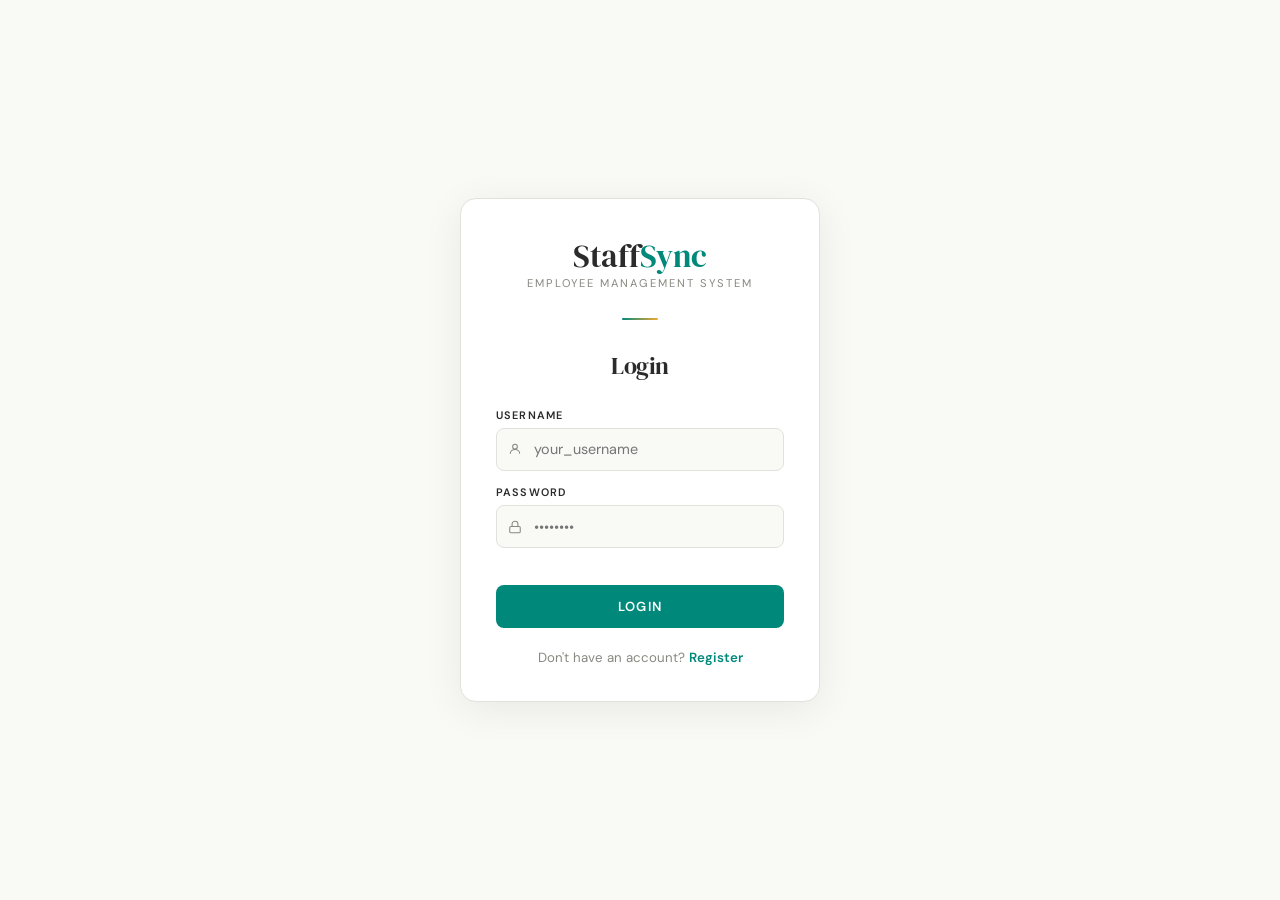
==== commit 2cbbc7c1: "Refactor: update script tags to type="module" in all HTML files for ES module support" ====
--- a/app/src/main/resources/static/add-employee.html
+++ b/app/src/main/resources/static/add-employee.html
@@ -168,15 +168,9 @@
                 <div class="field-group">
                     <label for="department">Department <span>*</span></label>
                     <div class="field-select-wrap">
+                        <!-- Options populated dynamically by add-employee.js -->
                         <select id="department" class="field-select" required>
-                            <option value="">Select Department</option>
-                            <option value="IT">IT</option>
-                            <option value="HR">HR</option>
-                            <option value="Finance">Finance</option>
-                            <option value="Marketing">Marketing</option>
-                            <option value="Sales">Sales</option>
-                            <option value="Operations">Operations</option>
-                            <option value="Engineering">Engineering</option>
+                            <option value="">Loading departments…</option>
                         </select>
                         <svg viewBox="0 0 24 24" stroke-width="2" stroke-linecap="round" stroke-linejoin="round">
                             <polyline points="6 9 12 15 18 9"/>
@@ -204,6 +198,6 @@
 </main>
 
 <script src="js/navbar.js"></script>
-<script src="js/add-employee.js"></script>
+<script type="module" src="js/add-employee.js"></script>
 </body>
 </html>
--- a/app/src/main/resources/static/css/style.css
+++ b/app/src/main/resources/static/css/style.css
@@ -1,5 +1,5 @@
 /* ============================================================
-   Booktopia — Global Styles
+   StaffSync — Global Styles
    Fonts: DM Serif Display + DM Sans (load via Google Fonts)
    ============================================================ */
 
@@ -64,7 +64,7 @@
   margin-bottom: 0.2rem;
 }
 
-.auth-brand .logo span { color: var(--amber); }
+.auth-brand .logo span { color: var(--teal); }
 
 .auth-brand .tagline {
   font-size: 0.7rem;
